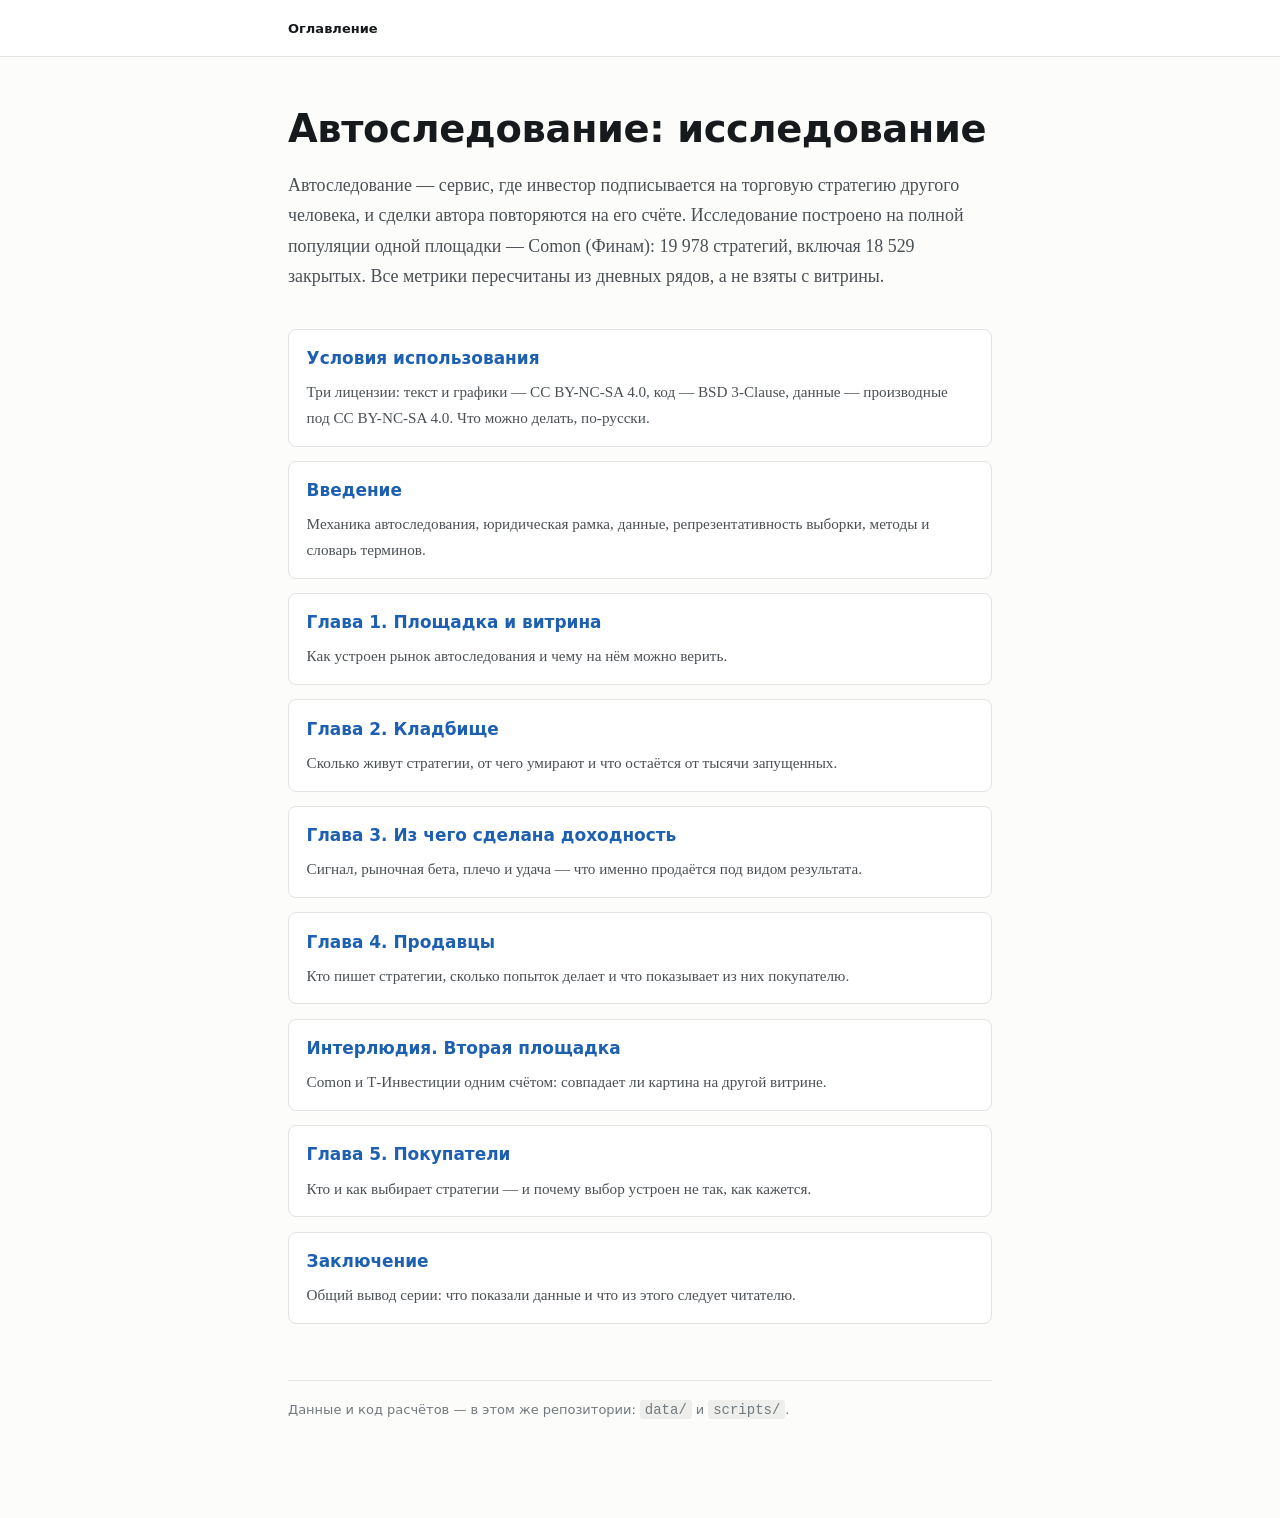
==== html/index.html @ 042b42bf "Автоследование: исследование по полной популяции площадки Comon Разбор рынка автоследования по дневн" ====
<!doctype html>
<html lang="ru">
<head>
<meta charset="utf-8">
<meta name="viewport" content="width=device-width, initial-scale=1">
<title>Автоследование: что показывают данные</title>
<link rel="stylesheet" href="style.css">
</head>
<body>
<nav class="topbar"><div class="wrap"><a href="index.html" class="here">Оглавление</a></div></nav>
<main class="wrap">
<h1 class="cover-title">Автоследование: исследование</h1>
<p class="lede">Автоследование — сервис, где инвестор подписывается на торговую стратегию другого человека, и сделки автора повторяются на его счёте. Исследование построено на полной популяции одной площадки — Comon (Финам): 19 978 стратегий, включая 18 529 закрытых. Все метрики пересчитаны из дневных рядов, а не взяты с витрины.</p>
<ul class="toc">
  <li><a href="comon-story-license.html">Условия использования</a><p>Три лицензии: текст и графики — CC BY-NC-SA 4.0, код — BSD 3-Clause, данные — производные под CC BY-NC-SA 4.0. Что можно делать, по-русски.</p></li>
  <li><a href="comon-story-0-intro.html">Введение</a><p>Механика автоследования, юридическая рамка, данные, репрезентативность выборки, методы и словарь терминов.</p></li>
  <li><a href="comon-story-1-market.html">Глава 1. Площадка и витрина</a><p>Как устроен рынок автоследования и чему на нём можно верить.</p></li>
  <li><a href="comon-story-2-survival.html">Глава 2. Кладбище</a><p>Сколько живут стратегии, от чего умирают и что остаётся от тысячи запущенных.</p></li>
  <li><a href="comon-story-3-returns.html">Глава 3. Из чего сделана доходность</a><p>Сигнал, рыночная бета, плечо и удача — что именно продаётся под видом результата.</p></li>
  <li><a href="comon-story-4-authors.html">Глава 4. Продавцы</a><p>Кто пишет стратегии, сколько попыток делает и что показывает из них покупателю.</p></li>
  <li><a href="comon-story-4b-interlude.html">Интерлюдия. Вторая площадка</a><p>Comon и Т-Инвестиции одним счётом: совпадает ли картина на другой витрине.</p></li>
  <li><a href="comon-story-5-buyers.html">Глава 5. Покупатели</a><p>Кто и как выбирает стратегии — и почему выбор устроен не так, как кажется.</p></li>
  <li><a href="comon-story-6-conclusion.html">Заключение</a><p>Общий вывод серии: что показали данные и что из этого следует читателю.</p></li>
</ul>
<div class="foot">Данные и код расчётов — в этом же репозитории: <code>data/</code> и <code>scripts/</code>.</div>
</main>
</body>
</html>
---- html/style.css ----
/* Стиль серии. Единственная таблица стилей на все страницы: правится здесь,
   а не в разметке — так восемь длинных глав остаются одинаковыми на вид. */

:root {
  --bg:        #fcfcfb;
  --surface:   #ffffff;
  --ink:       #171a1c;
  --ink-soft:  #4a5054;
  --ink-faint: #71797e;
  --rule:      #e3e4e1;
  --rule-soft: #eeefec;
  --accent:    #1d5fb0;
  --accent-bg: #eef4fc;
}

@media (prefers-color-scheme: dark) {
  :root:not([data-theme="light"]) {
    --bg:        #14161a;
    --surface:   #1b1e23;
    --ink:       #e8eaec;
    --ink-soft:  #b3b9bf;
    --ink-faint: #8b9299;
    --rule:      #2c3138;
    --rule-soft: #23272d;
    --accent:    #79b0f0;
    --accent-bg: #1d2734;
  }
}

html { -webkit-text-size-adjust: 100%; }

body {
  margin: 0;
  background: var(--bg);
  color: var(--ink);
  font: 17px/1.68 "Georgia", "Times New Roman", serif;
  overflow-wrap: break-word;
}

.wrap { max-width: 44rem; margin: 0 auto; padding: 0 1.2rem 6rem; }

/* Шапка с навигацией по частям */
.topbar {
  border-bottom: 1px solid var(--rule);
  background: var(--surface);
  margin-bottom: 2.4rem;
}
.topbar .wrap { padding-top: .85rem; padding-bottom: .85rem; }
.topbar a, .topbar span {
  font: 500 13px/1.5 system-ui, -apple-system, "Segoe UI", Roboto, sans-serif;
}
.topbar a { color: var(--ink-soft); text-decoration: none; }
.topbar a:hover { color: var(--accent); text-decoration: underline; }
.topbar .here { color: var(--ink); font-weight: 700; }
.topbar .sep { color: var(--ink-faint); padding: 0 .35rem; }

h1, h2, h3, h4 {
  font-family: system-ui, -apple-system, "Segoe UI", Roboto, sans-serif;
  line-height: 1.25;
  color: var(--ink);
}
h1 { font-size: 2rem; font-weight: 700; margin: 2.2rem 0 1.1rem; letter-spacing: -.01em; }
h2 {
  font-size: 1.42rem; font-weight: 700; margin: 3rem 0 1rem;
  padding-top: 1.1rem; border-top: 1px solid var(--rule);
}
h3 { font-size: 1.12rem; font-weight: 650; margin: 2rem 0 .7rem; }
h4 { font-size: 1rem; font-weight: 650; margin: 1.5rem 0 .5rem; color: var(--ink-soft); }

p { margin: 0 0 1.15rem; }
a { color: var(--accent); text-decoration-thickness: 1px; text-underline-offset: 2px; }

strong { font-weight: 700; }
em { font-style: italic; color: var(--ink-soft); }

ul, ol { margin: 0 0 1.2rem; padding-left: 1.35rem; }
li { margin: .35rem 0; }
li > ul, li > ol { margin: .35rem 0; }

blockquote {
  margin: 1.4rem 0;
  padding: .1rem 0 .1rem 1.1rem;
  border-left: 3px solid var(--rule);
  color: var(--ink-soft);
}

hr { border: 0; border-top: 1px solid var(--rule); margin: 2.6rem 0; }

/* Таблицы: их в серии много и они широкие — каждая прокручивается внутри себя,
   страница по горизонтали не едет никогда. */
.tablewrap {
  overflow-x: auto;
  margin: 1.5rem 0;
  border: 1px solid var(--rule);
  border-radius: 6px;
  background: var(--surface);
}
table {
  border-collapse: collapse;
  width: 100%;
  font: 14px/1.5 system-ui, -apple-system, "Segoe UI", Roboto, sans-serif;
}
th, td {
  padding: .5rem .7rem;
  text-align: left;
  border-bottom: 1px solid var(--rule-soft);
  white-space: nowrap;
}
th {
  font-weight: 650;
  color: var(--ink-soft);
  background: var(--accent-bg);
  border-bottom: 1px solid var(--rule);
  position: sticky; top: 0;
}
tr:last-child td { border-bottom: 0; }
td:first-child, th:first-child { white-space: normal; min-width: 11rem; }

/* Графики серии: картинка — ссылка на саму себя, открывается в новой вкладке */
img { max-width: 100%; height: auto; display: block; margin: 0 auto; }
a.figure {
  display: block;
  margin: 1.6rem 0;
  border: 1px solid var(--rule);
  border-radius: 6px;
  padding: .5rem;
  background: var(--surface);
  cursor: zoom-in;
  text-decoration: none;
}
a.figure:hover { border-color: var(--accent); }

code {
  font: 14px/1.5 ui-monospace, SFMono-Regular, "SF Mono", Menlo, Consolas, monospace;
  background: var(--rule-soft);
  padding: .1rem .3rem;
  border-radius: 3px;
}

/* Обложка */
.cover-title { font-size: 2.4rem; margin-top: 3rem; }
.lede { font-size: 1.12rem; color: var(--ink-soft); margin-bottom: 2.4rem; }
.toc { list-style: none; padding: 0; margin: 2rem 0 0; }
.toc li {
  margin: 0 0 .9rem;
  padding: .95rem 1.1rem;
  border: 1px solid var(--rule);
  border-radius: 8px;
  background: var(--surface);
}
.toc a {
  font: 650 1.06rem/1.35 system-ui, -apple-system, "Segoe UI", Roboto, sans-serif;
  text-decoration: none;
}
.toc a:hover { text-decoration: underline; }
.toc p { margin: .35rem 0 0; font-size: .95rem; color: var(--ink-soft); }

.foot {
  margin-top: 3.5rem; padding-top: 1.2rem;
  border-top: 1px solid var(--rule);
  font: 13px/1.6 system-ui, -apple-system, "Segoe UI", Roboto, sans-serif;
  color: var(--ink-faint);
}

@media (max-width: 640px) {
  body { font-size: 16px; }
  .wrap { padding: 0 .9rem 4rem; }
  h1, .cover-title { font-size: 1.6rem; }
  h2 { font-size: 1.25rem; }
}
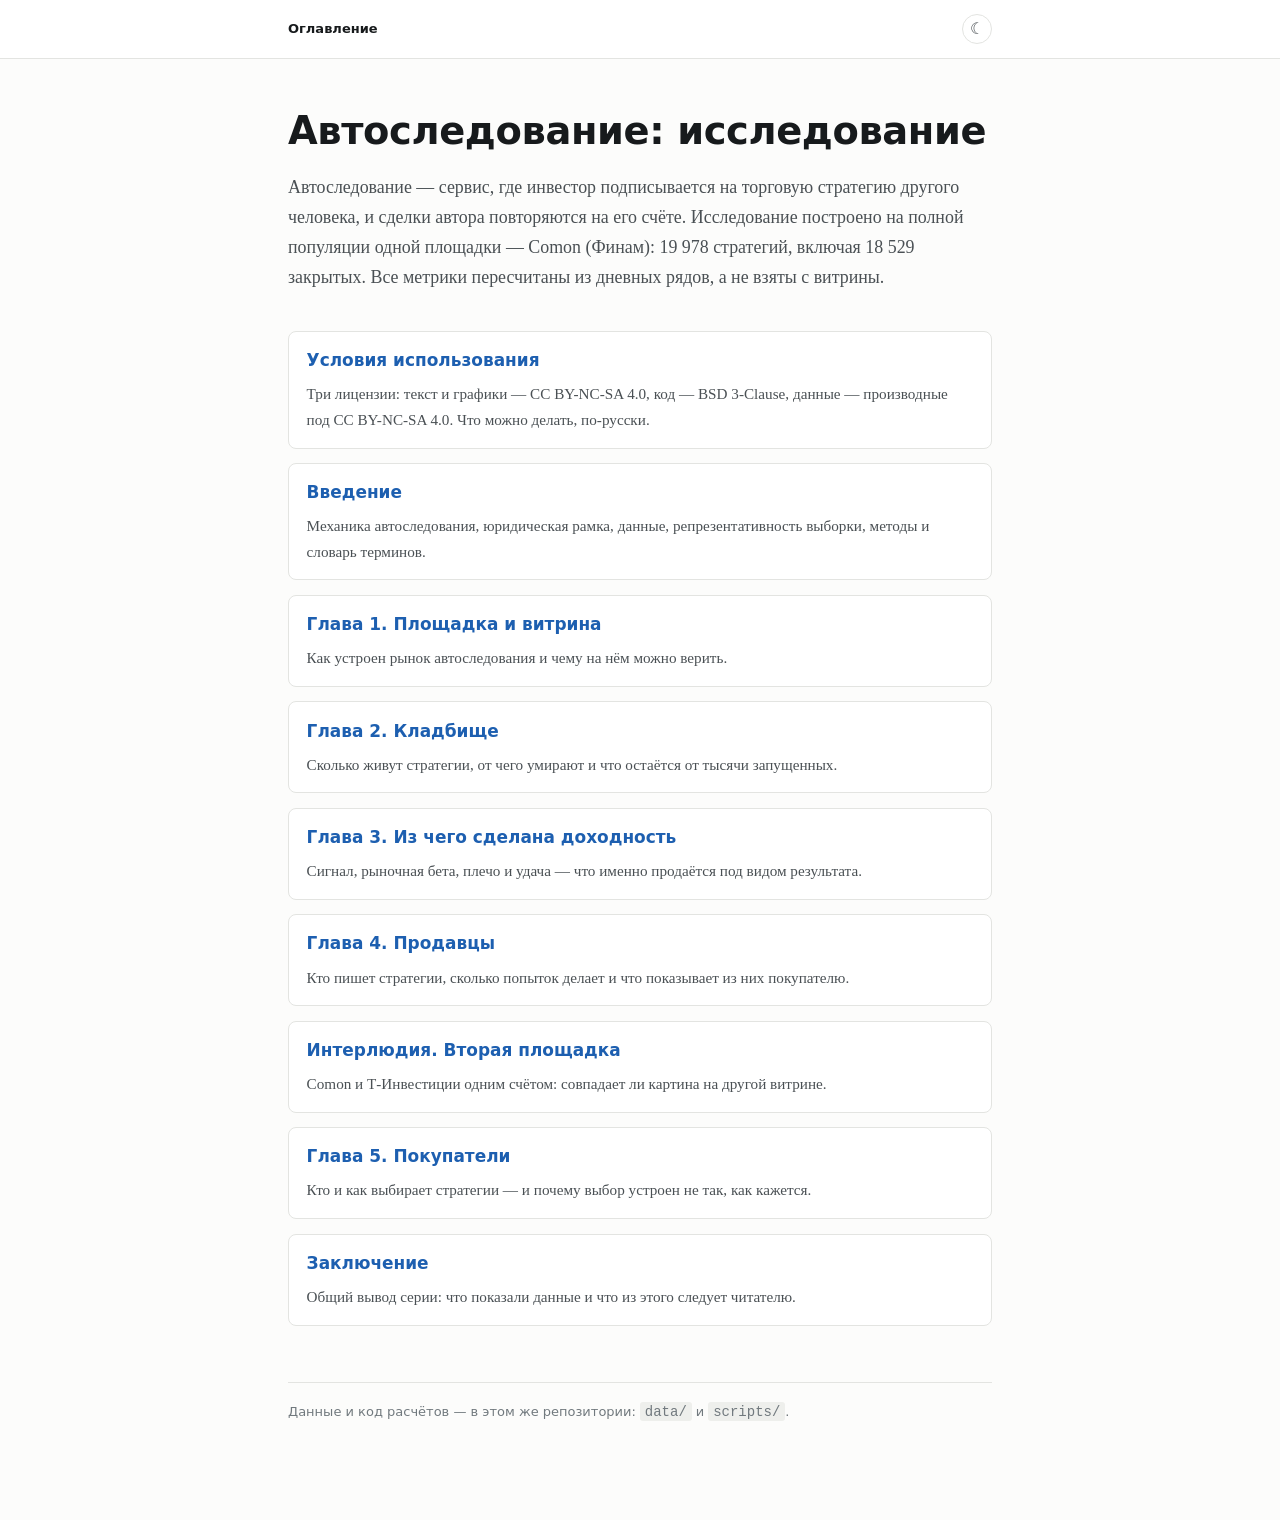
==== commit 270ccdee: "Тумблер светлой/тёмной темы; CSS в build_html.py синхронизирован с style.css Раньше CSS был захардко" ====
--- a/html/index.html
+++ b/html/index.html
@@ -3,11 +3,34 @@
 <head>
 <meta charset="utf-8">
 <meta name="viewport" content="width=device-width, initial-scale=1">
-<title>Автоследование: что показывают данные</title>
+<title>Автоследование: исследование</title>
+<script>(function(){try{var t=localStorage.getItem('theme');if(t==='dark'||t==='light')document.documentElement.setAttribute('data-theme',t);}catch(e){}})();</script>
 <link rel="stylesheet" href="style.css">
 </head>
 <body>
-<nav class="topbar"><div class="wrap"><a href="index.html" class="here">Оглавление</a></div></nav>
+<nav class="topbar"><div class="wrap"><span class="nav-links"><a href="index.html" class="here">Оглавление</a></span><button id="theme-toggle" class="theme-toggle" type="button" hidden aria-label="Переключить тему оформления">&#9789;</button></div></nav>
+<script>(function(){
+  var btn = document.getElementById('theme-toggle');
+  var root = document.documentElement;
+  function isDark(){
+    var t = root.getAttribute('data-theme');
+    if (t) return t === 'dark';
+    return window.matchMedia('(prefers-color-scheme: dark)').matches;
+  }
+  function sync(){
+    var dark = isDark();
+    btn.textContent = dark ? '\u2600' : '\u263E';
+    btn.setAttribute('aria-label', dark ? 'Включить светлую тему' : 'Включить тёмную тему');
+  }
+  btn.hidden = false;
+  btn.addEventListener('click', function(){
+    var next = isDark() ? 'light' : 'dark';
+    root.setAttribute('data-theme', next);
+    try { localStorage.setItem('theme', next); } catch(e){}
+    sync();
+  });
+  sync();
+})();</script>
 <main class="wrap">
 <h1 class="cover-title">Автоследование: исследование</h1>
 <p class="lede">Автоследование — сервис, где инвестор подписывается на торговую стратегию другого человека, и сделки автора повторяются на его счёте. Исследование построено на полной популяции одной площадки — Comon (Финам): 19 978 стратегий, включая 18 529 закрытых. Все метрики пересчитаны из дневных рядов, а не взяты с витрины.</p>
--- a/html/style.css
+++ b/html/style.css
@@ -2,6 +2,7 @@
    а не в разметке — так восемь длинных глав остаются одинаковыми на вид. */
 
 :root {
+  color-scheme: light;
   --bg:        #fcfcfb;
   --surface:   #ffffff;
   --ink:       #171a1c;
@@ -15,6 +16,7 @@
 
 @media (prefers-color-scheme: dark) {
   :root:not([data-theme="light"]) {
+    color-scheme: dark;
     --bg:        #14161a;
     --surface:   #1b1e23;
     --ink:       #e8eaec;
@@ -27,6 +29,22 @@
   }
 }
 
+/* Ручной выбор темы (кнопка в шапке) перебивает системную настройку —
+   светлый вариант перебит уже выше через :not([data-theme="light"]),
+   а этот блок даёт обратный ход: тёмная тема при светлой ОС. */
+:root[data-theme="dark"] {
+  color-scheme: dark;
+  --bg:        #14161a;
+  --surface:   #1b1e23;
+  --ink:       #e8eaec;
+  --ink-soft:  #b3b9bf;
+  --ink-faint: #8b9299;
+  --rule:      #2c3138;
+  --rule-soft: #23272d;
+  --accent:    #79b0f0;
+  --accent-bg: #1d2734;
+}
+
 html { -webkit-text-size-adjust: 100%; }
 
 body {
@@ -45,14 +63,34 @@
   background: var(--surface);
   margin-bottom: 2.4rem;
 }
-.topbar .wrap { padding-top: .85rem; padding-bottom: .85rem; }
+.topbar .wrap {
+  padding-top: .85rem; padding-bottom: .85rem;
+  display: flex; align-items: center; justify-content: space-between; gap: .75rem;
+}
+.topbar .nav-links { flex: 1 1 auto; min-width: 0; }
 .topbar a, .topbar span {
   font: 500 13px/1.5 system-ui, -apple-system, "Segoe UI", Roboto, sans-serif;
 }
-.topbar a { color: var(--ink-soft); text-decoration: none; }
+.topbar a { color: var(--ink-soft); text-decoration: none; white-space: nowrap; }
 .topbar a:hover { color: var(--accent); text-decoration: underline; }
-.topbar .here { color: var(--ink); font-weight: 700; }
+.topbar .here { color: var(--ink); font-weight: 700; white-space: nowrap; }
 .topbar .sep { color: var(--ink-faint); padding: 0 .35rem; }
+
+/* Тумблер темы: по умолчанию следует системной настройке (см. переменные
+   выше), кнопка даёт зайти читателю наперекор ей — выбор запоминается. */
+.theme-toggle {
+  flex: 0 0 auto;
+  appearance: none;
+  width: 1.9rem; height: 1.9rem;
+  border: 1px solid var(--rule);
+  border-radius: 999px;
+  background: var(--surface);
+  color: var(--ink-soft);
+  font-size: 1rem; line-height: 1;
+  display: inline-flex; align-items: center; justify-content: center;
+  cursor: pointer;
+}
+.theme-toggle:hover { color: var(--accent); border-color: var(--accent); }
 
 h1, h2, h3, h4 {
   font-family: system-ui, -apple-system, "Segoe UI", Roboto, sans-serif;
@@ -86,17 +124,25 @@
 
 hr { border: 0; border-top: 1px solid var(--rule); margin: 2.6rem 0; }
 
-/* Таблицы: их в серии много и они широкие — каждая прокручивается внутри себя,
-   страница по горизонтали не едет никогда. */
+/* Таблицы: их в серии много и они широкие — вместо прокрутки внутри себя
+   таблица вырывается из узкой колонки текста (до 90% ширины страницы),
+   а текст в ячейках переносится, так что горизонтальный скролл не нужен. */
 .tablewrap {
-  overflow-x: auto;
-  margin: 1.5rem 0;
+  width: 90vw;
+  position: relative;
+  left: 50%;
+  right: 50%;
+  margin-left: -45vw;
+  margin-right: -45vw;
+  margin-top: 1.5rem;
+  margin-bottom: 1.5rem;
   border: 1px solid var(--rule);
   border-radius: 6px;
   background: var(--surface);
 }
 table {
   border-collapse: collapse;
+  table-layout: fixed;
   width: 100%;
   font: 14px/1.5 system-ui, -apple-system, "Segoe UI", Roboto, sans-serif;
 }
@@ -104,7 +150,9 @@
   padding: .5rem .7rem;
   text-align: left;
   border-bottom: 1px solid var(--rule-soft);
-  white-space: nowrap;
+  overflow-wrap: break-word;
+  word-break: break-word;
+  hyphens: auto;
 }
 th {
   font-weight: 650;
@@ -114,7 +162,7 @@
   position: sticky; top: 0;
 }
 tr:last-child td { border-bottom: 0; }
-td:first-child, th:first-child { white-space: normal; min-width: 11rem; }
+td:first-child, th:first-child { width: 22%; }
 
 /* Графики серии: картинка — ссылка на саму себя, открывается в новой вкладке */
 img { max-width: 100%; height: auto; display: block; margin: 0 auto; }
@@ -167,4 +215,17 @@
   .wrap { padding: 0 .9rem 4rem; }
   h1, .cover-title { font-size: 1.6rem; }
   h2 { font-size: 1.25rem; }
-}
+  .tablewrap { width: 94vw; margin-left: -47vw; margin-right: -47vw; }
+  table { font-size: 12px; }
+  th, td { padding: .4rem .35rem; }
+  /* Таблицы от шести колонок: горизонтальный заголовок на узком экране
+     рассыпается на буквы, поворот читается лучше. */
+  thead tr:has(th:nth-child(6)) th {
+    writing-mode: vertical-rl;
+    transform: rotate(180deg);
+    white-space: nowrap;
+    text-align: left;
+    vertical-align: bottom;
+    padding: .4rem .25rem;
+  }
+}
